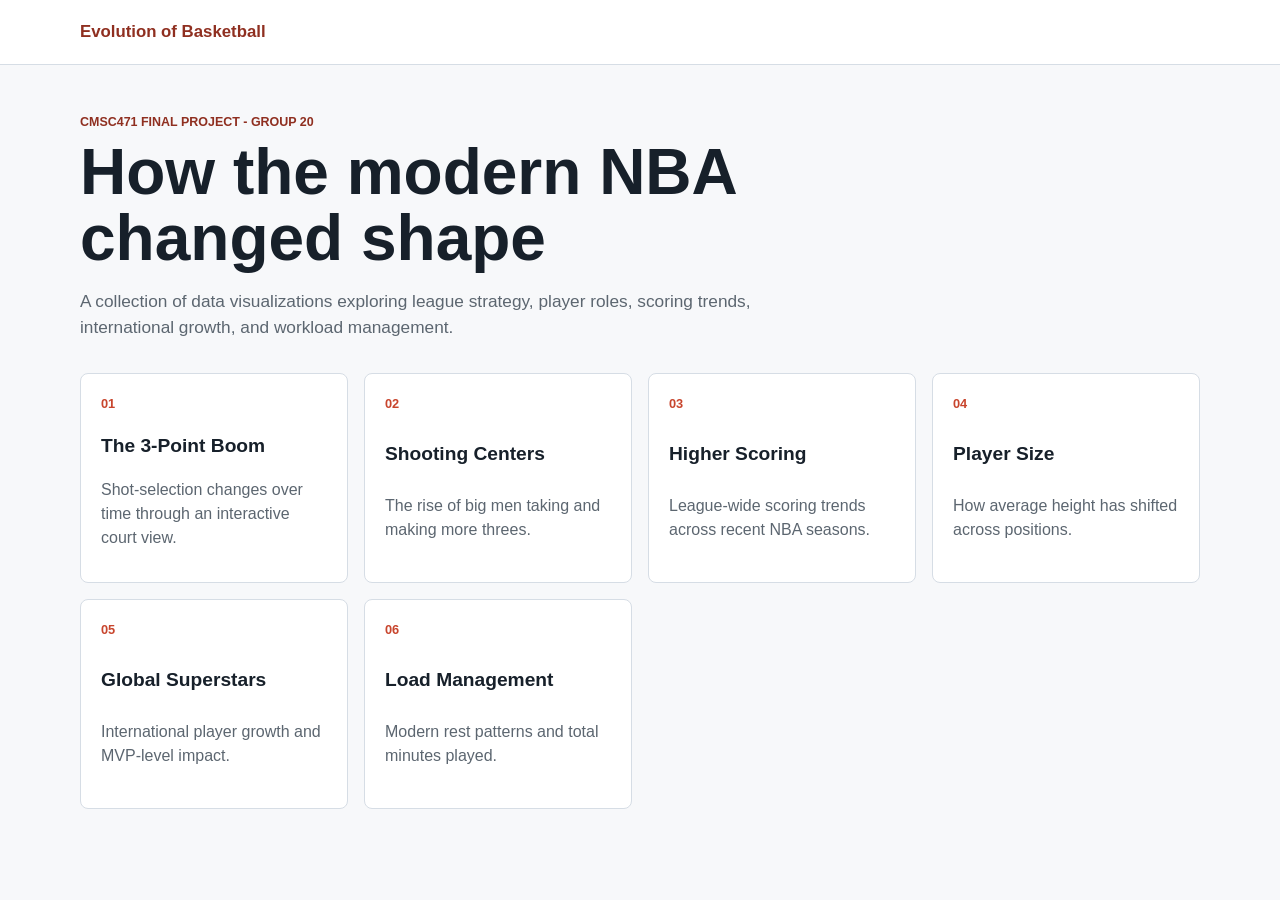
==== index.html @ e6bba174 "Add baseline visualization structure" ====
<!DOCTYPE html>
<html lang="en">
<head>
  <meta charset="UTF-8">
  <meta name="viewport" content="width=device-width, initial-scale=1.0">
  <title>Evolution of Basketball</title>
  <link rel="stylesheet" href="styles/main.css">
</head>
<body>
  <header class="site-header">
    <nav class="nav-shell" aria-label="Main navigation">
      <a class="brand" href="index.html">Evolution of Basketball</a>
    </nav>
  </header>

  <main class="home-shell">
    <section class="intro">
      <p class="eyebrow">CMSC471 Final Project - Group 20</p>
      <h1>How the modern NBA changed shape</h1>
      <p>
        A collection of data visualizations exploring league strategy, player roles,
        scoring trends, international growth, and workload management.
      </p>
    </section>

    <section class="viz-grid" aria-label="Project visualizations">
      <a class="viz-card" href="visualizations/three-point-boom.html">
        <span>01</span>
        <h2>The 3-Point Boom</h2>
        <p>Shot-selection changes over time through an interactive court view.</p>
      </a>

      <a class="viz-card" href="visualizations/shooting-centers.html">
        <span>02</span>
        <h2>Shooting Centers</h2>
        <p>The rise of big men taking and making more threes.</p>
      </a>

      <a class="viz-card" href="visualizations/higher-scoring.html">
        <span>03</span>
        <h2>Higher Scoring</h2>
        <p>League-wide scoring trends across recent NBA seasons.</p>
      </a>

      <a class="viz-card" href="visualizations/player-size.html">
        <span>04</span>
        <h2>Player Size</h2>
        <p>How average height has shifted across positions.</p>
      </a>

      <a class="viz-card" href="visualizations/global-superstars.html">
        <span>05</span>
        <h2>Global Superstars</h2>
        <p>International player growth and MVP-level impact.</p>
      </a>

      <a class="viz-card" href="visualizations/load-management.html">
        <span>06</span>
        <h2>Load Management</h2>
        <p>Modern rest patterns and total minutes played.</p>
      </a>
    </section>
  </main>
</body>
</html>
---- styles/main.css ----
:root {
  color-scheme: light;
  --ink: #17202a;
  --muted: #5c6670;
  --line: #d6dde5;
  --paper: #f7f8fa;
  --surface: #ffffff;
  --accent: #c8452d;
  --accent-dark: #8f2f20;
  --court: #f1b65b;
  --focus: #2457d6;
}

* {
  box-sizing: border-box;
}

body {
  margin: 0;
  min-height: 100vh;
  background: var(--paper);
  color: var(--ink);
  font-family: Arial, Helvetica, sans-serif;
  line-height: 1.5;
}

a {
  color: inherit;
}

.site-header {
  border-bottom: 1px solid var(--line);
  background: var(--surface);
}

.nav-shell {
  display: flex;
  align-items: center;
  justify-content: space-between;
  width: min(1120px, calc(100% - 32px));
  min-height: 64px;
  margin: 0 auto;
}

.brand {
  color: var(--accent-dark);
  font-size: 1.05rem;
  font-weight: 700;
  text-decoration: none;
}

.back-link {
  color: var(--muted);
  font-size: 0.95rem;
  text-decoration: none;
}

.back-link:hover,
.brand:hover {
  text-decoration: underline;
}

.home-shell,
.viz-shell {
  width: min(1120px, calc(100% - 32px));
  margin: 0 auto;
  padding: 48px 0;
}

.intro {
  max-width: 760px;
  margin-bottom: 32px;
}

.eyebrow {
  margin: 0 0 8px;
  color: var(--accent-dark);
  font-size: 0.78rem;
  font-weight: 700;
  letter-spacing: 0;
  text-transform: uppercase;
}

h1 {
  margin: 0;
  font-size: clamp(2.1rem, 5vw, 4.25rem);
  line-height: 1.03;
}

h2 {
  margin: 0;
  font-size: 1.2rem;
  line-height: 1.2;
}

p {
  color: var(--muted);
}

.intro p:last-child,
.viz-heading p {
  max-width: 700px;
  font-size: 1.08rem;
}

.viz-grid {
  display: grid;
  grid-template-columns: repeat(auto-fit, minmax(240px, 1fr));
  gap: 16px;
}

.viz-card {
  display: grid;
  gap: 10px;
  min-height: 210px;
  padding: 20px;
  border: 1px solid var(--line);
  border-radius: 8px;
  background: var(--surface);
  text-decoration: none;
  transition: border-color 160ms ease, transform 160ms ease;
}

.viz-card:hover,
.viz-card:focus-visible {
  border-color: var(--accent);
  transform: translateY(-2px);
}

.viz-card:focus-visible,
.back-link:focus-visible,
.brand:focus-visible {
  outline: 3px solid var(--focus);
  outline-offset: 3px;
}

.viz-card span {
  color: var(--accent);
  font-size: 0.8rem;
  font-weight: 700;
}

.viz-card p {
  margin: 0;
}

.viz-heading {
  margin-bottom: 28px;
}

.viz-layout {
  display: grid;
  grid-template-columns: minmax(0, 1fr) 280px;
  gap: 24px;
  align-items: start;
}

.viz-stage,
.data-panel {
  border: 1px solid var(--line);
  border-radius: 8px;
  background: var(--surface);
}

.viz-stage {
  min-height: 440px;
  padding: 24px;
}

.placeholder-chart {
  display: grid;
  place-items: center;
  min-height: 360px;
  border: 2px dashed var(--line);
  border-radius: 8px;
  background:
    linear-gradient(90deg, transparent 49%, rgba(23, 32, 42, 0.08) 50%, transparent 51%),
    linear-gradient(var(--court), #f6cf8d);
  color: var(--ink);
  text-align: center;
}

.placeholder-chart strong {
  display: block;
  margin-bottom: 6px;
  font-size: 1.15rem;
}

.placeholder-chart p {
  max-width: 420px;
  margin: 0;
}

.data-panel {
  padding: 18px;
}

.data-panel h2 {
  margin-bottom: 12px;
}

.data-list {
  display: grid;
  gap: 10px;
  margin: 0;
  padding: 0;
  list-style: none;
}

.data-list li {
  padding-bottom: 10px;
  border-bottom: 1px solid var(--line);
  color: var(--muted);
  font-size: 0.92rem;
}

.data-list li:last-child {
  padding-bottom: 0;
  border-bottom: 0;
}

@media (max-width: 760px) {
  .home-shell,
  .viz-shell {
    padding: 32px 0;
  }

  .viz-layout {
    grid-template-columns: 1fr;
  }

  .viz-stage {
    min-height: 340px;
  }

  .placeholder-chart {
    min-height: 280px;
  }
}
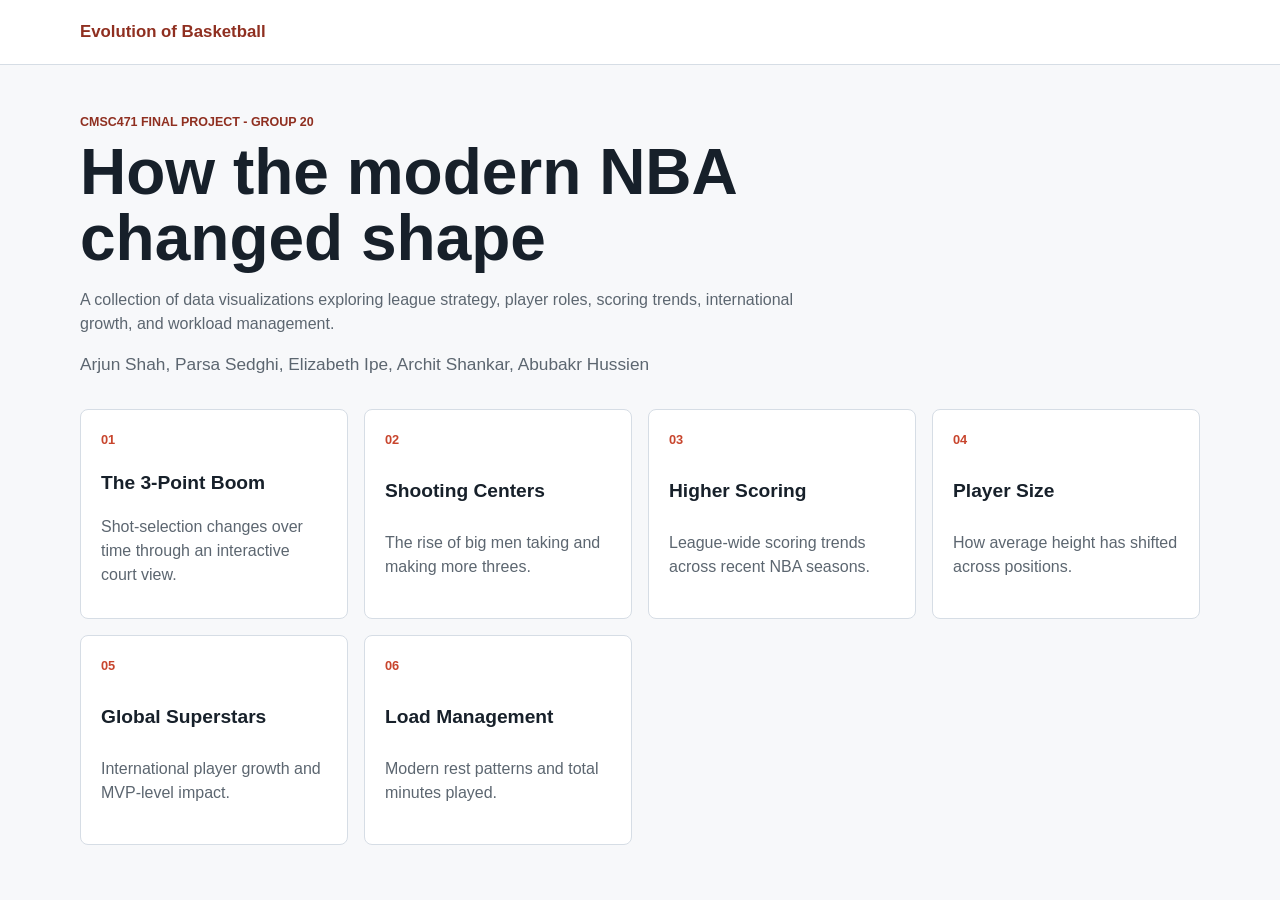
==== commit e78facff: "updated small things for player-size and added names to readme" ====
--- a/index.html
+++ b/index.html
@@ -21,6 +21,7 @@
         A collection of data visualizations exploring league strategy, player roles,
         scoring trends, international growth, and workload management.
       </p>
+      <p class="team-names">Arjun Shah, Parsa Sedghi, Elizabeth Ipe, Archit Shankar, Abubakr Hussien</p>
     </section>
 
     <section class="viz-grid" aria-label="Project visualizations">
--- a/styles/main.css
+++ b/styles/main.css
@@ -28,6 +28,22 @@
   color: inherit;
 }
 
+p {
+  color: var(--muted);
+}
+
+h1 {
+  margin: 0;
+  font-size: clamp(2.1rem, 5vw, 4.25rem);
+  line-height: 1.03;
+}
+
+h2 {
+  margin: 0;
+  font-size: 1.2rem;
+  line-height: 1.2;
+}
+
 .site-header {
   border-bottom: 1px solid var(--line);
   background: var(--surface);
@@ -60,6 +76,13 @@
   text-decoration: underline;
 }
 
+.brand:focus-visible,
+.back-link:focus-visible,
+.viz-card:focus-visible {
+  outline: 3px solid var(--focus);
+  outline-offset: 3px;
+}
+
 .home-shell,
 .viz-shell {
   width: min(1120px, calc(100% - 32px));
@@ -70,6 +93,12 @@
 .intro {
   max-width: 760px;
   margin-bottom: 32px;
+}
+
+.intro p:last-child,
+.viz-heading p {
+  max-width: 700px;
+  font-size: 1.08rem;
 }
 
 .eyebrow {
@@ -79,28 +108,6 @@
   font-weight: 700;
   letter-spacing: 0;
   text-transform: uppercase;
-}
-
-h1 {
-  margin: 0;
-  font-size: clamp(2.1rem, 5vw, 4.25rem);
-  line-height: 1.03;
-}
-
-h2 {
-  margin: 0;
-  font-size: 1.2rem;
-  line-height: 1.2;
-}
-
-p {
-  color: var(--muted);
-}
-
-.intro p:last-child,
-.viz-heading p {
-  max-width: 700px;
-  font-size: 1.08rem;
 }
 
 .viz-grid {
@@ -125,13 +132,6 @@
 .viz-card:focus-visible {
   border-color: var(--accent);
   transform: translateY(-2px);
-}
-
-.viz-card:focus-visible,
-.back-link:focus-visible,
-.brand:focus-visible {
-  outline: 3px solid var(--focus);
-  outline-offset: 3px;
 }
 
 .viz-card span {
@@ -219,6 +219,25 @@
   border-bottom: 0;
 }
 
+.team-names {
+  margin: 10px 0 0;
+  font-size: 0.9rem;
+  color: var(--muted);
+}
+
+.viz-credit {
+  width: min(1120px, calc(100% - 32px));
+  margin: 0 auto;
+  padding: 20px 0 40px;
+  color: var(--muted);
+  font-size: 0.8rem;
+}
+
+.viz-credit a {
+  color: var(--muted);
+  text-decoration: underline;
+}
+
 @media (max-width: 760px) {
   .home-shell,
   .viz-shell {
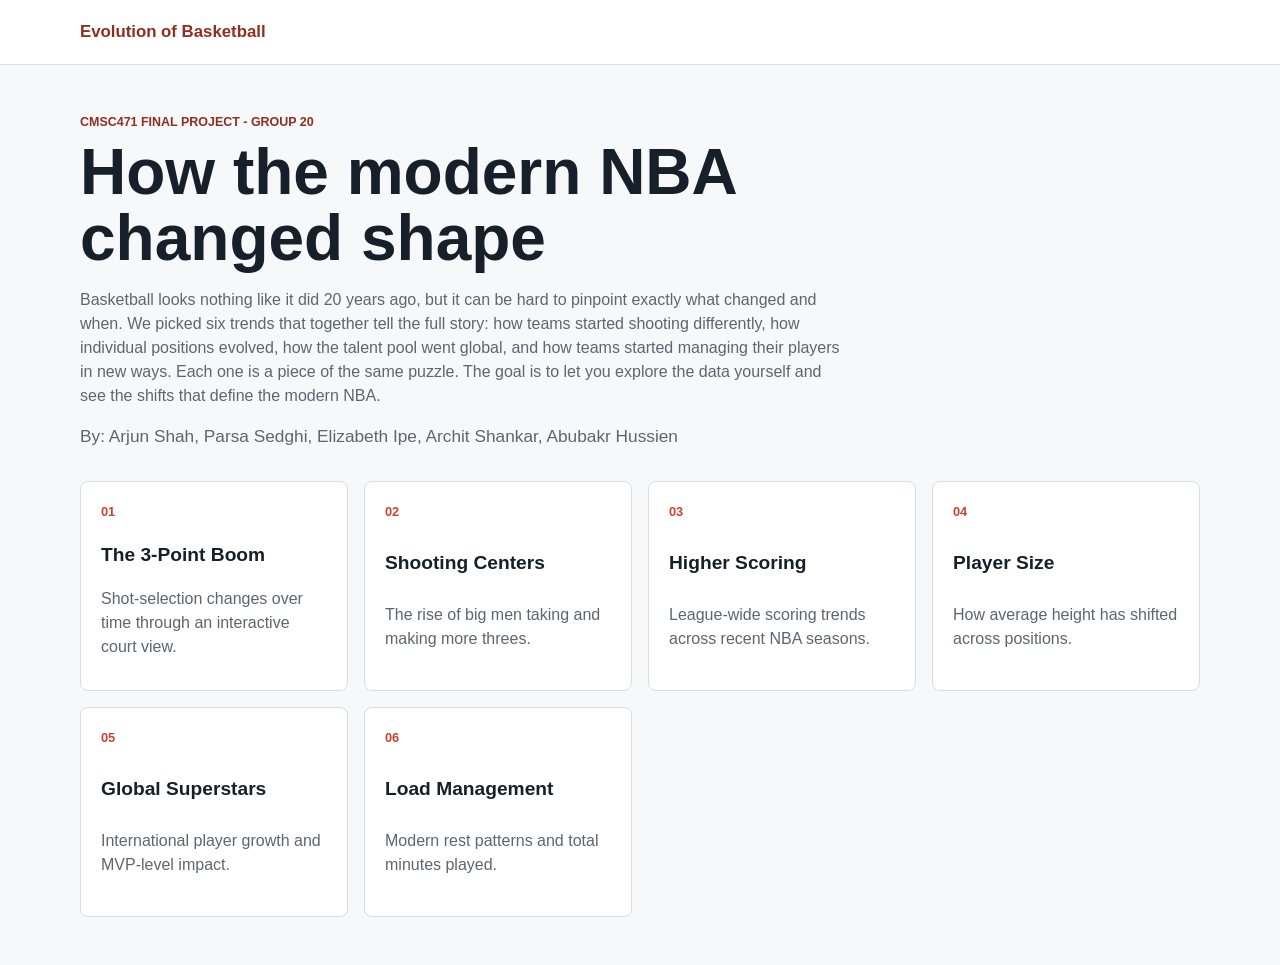
==== commit ece86fd7: "added a short intro on the inital page" ====
--- a/index.html
+++ b/index.html
@@ -18,10 +18,11 @@
       <p class="eyebrow">CMSC471 Final Project - Group 20</p>
       <h1>How the modern NBA changed shape</h1>
       <p>
-        A collection of data visualizations exploring league strategy, player roles,
-        scoring trends, international growth, and workload management.
+        Basketball looks nothing like it did 20 years ago, but it can be hard to pinpoint exactly what changed and when.
+        We picked six trends that together tell the full story: how teams started shooting differently, how individual positions evolved, how the talent pool went global, and how teams started managing their players in new ways.
+        Each one is a piece of the same puzzle. The goal is to let you explore the data yourself and see the shifts that define the modern NBA.
       </p>
-      <p class="team-names">Arjun Shah, Parsa Sedghi, Elizabeth Ipe, Archit Shankar, Abubakr Hussien</p>
+      <p class="team-names"> By: Arjun Shah, Parsa Sedghi, Elizabeth Ipe, Archit Shankar, Abubakr Hussien</p>
     </section>
 
     <section class="viz-grid" aria-label="Project visualizations">
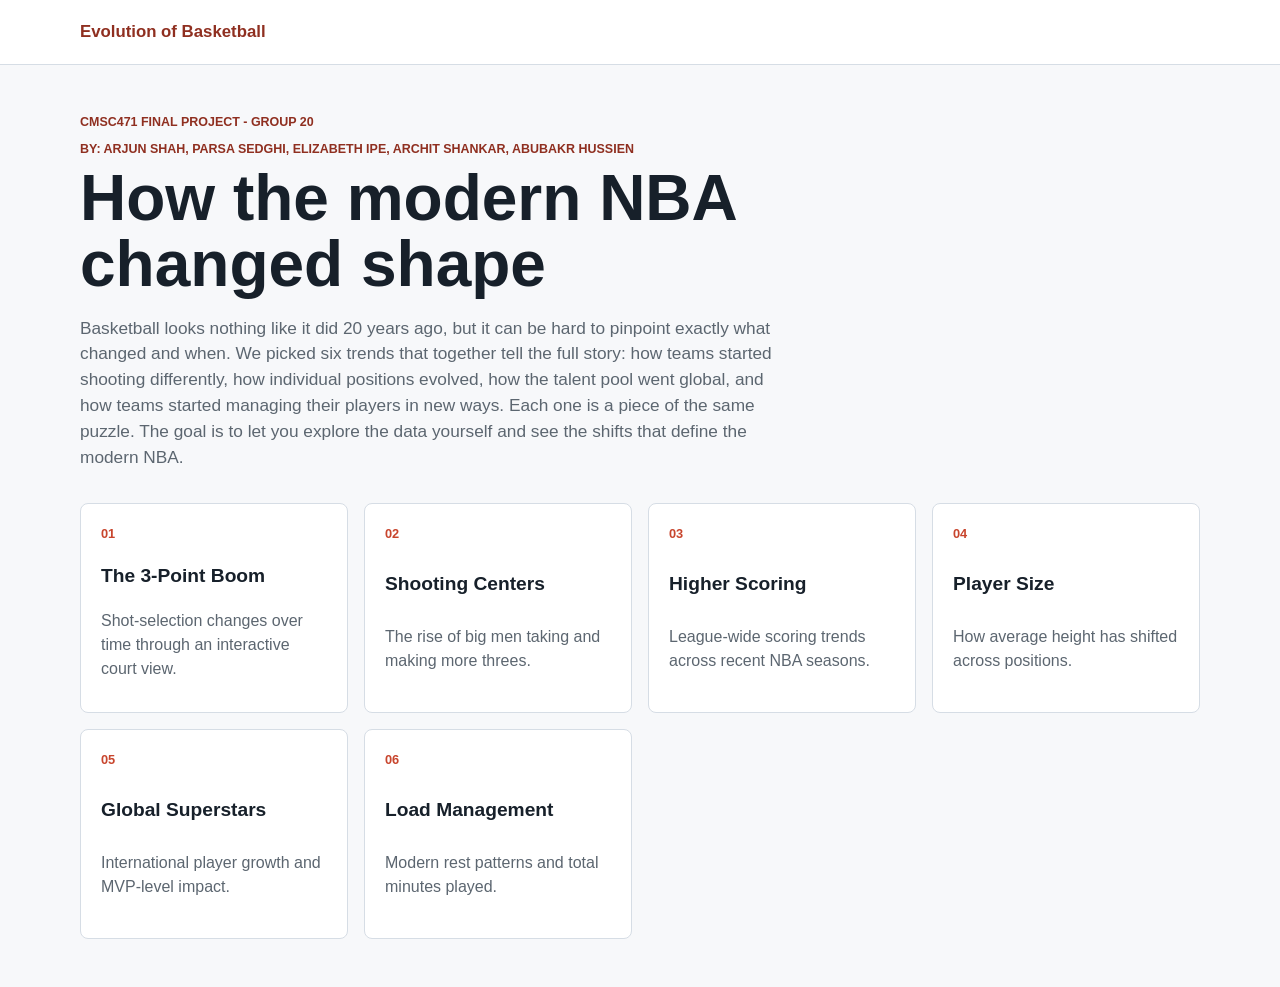
==== commit 79fe2e2b: "updated names" ====
--- a/index.html
+++ b/index.html
@@ -16,13 +16,13 @@
   <main class="home-shell">
     <section class="intro">
       <p class="eyebrow">CMSC471 Final Project - Group 20</p>
+      <p class="eyebrow"> By: Arjun Shah, Parsa Sedghi, Elizabeth Ipe, Archit Shankar, Abubakr Hussien</p>
       <h1>How the modern NBA changed shape</h1>
       <p>
         Basketball looks nothing like it did 20 years ago, but it can be hard to pinpoint exactly what changed and when.
         We picked six trends that together tell the full story: how teams started shooting differently, how individual positions evolved, how the talent pool went global, and how teams started managing their players in new ways.
         Each one is a piece of the same puzzle. The goal is to let you explore the data yourself and see the shifts that define the modern NBA.
       </p>
-      <p class="team-names"> By: Arjun Shah, Parsa Sedghi, Elizabeth Ipe, Archit Shankar, Abubakr Hussien</p>
     </section>
 
     <section class="viz-grid" aria-label="Project visualizations">
